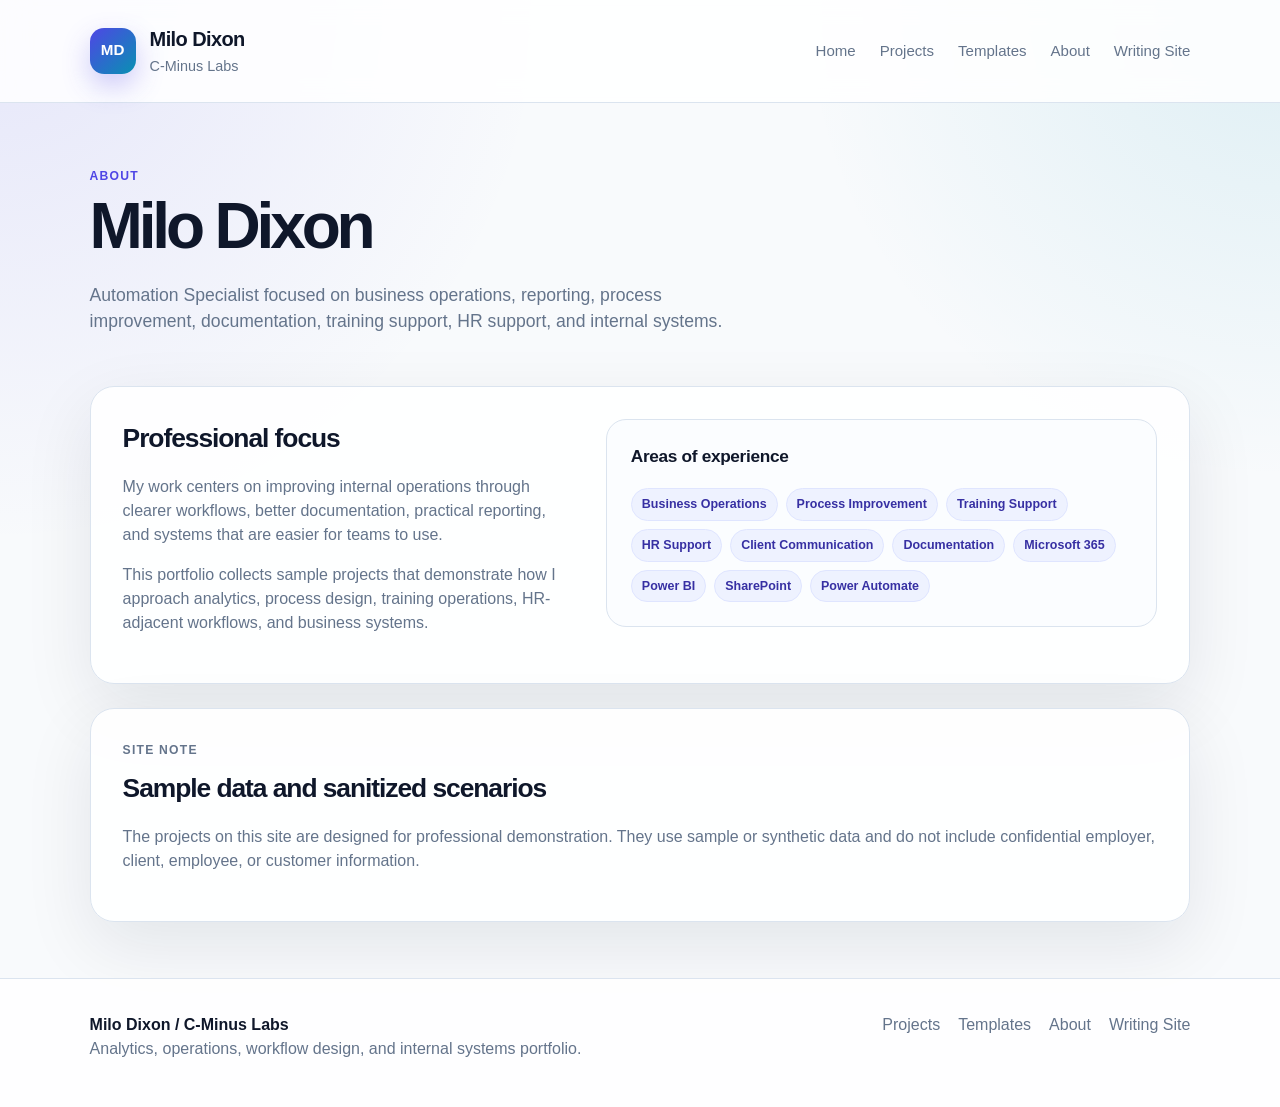
==== about.html @ 20f8b342 "Upgrade portfolio design and project pages" ====
<!DOCTYPE html>
<html lang="en">
<head>
  <meta charset="UTF-8" />
  <meta name="viewport" content="width=device-width, initial-scale=1.0" />
  <title>About | Milo Dixon / C-Minus Labs</title>
  <link rel="stylesheet" href="style.css" />
</head>
<body>
  <header class="site-header">
  <a class="brand" href="index.html">
    <div class="logo">MD</div>
    <div>
      <h1>Milo Dixon</h1>
      <p>C-Minus Labs</p>
    </div>
  </a>

  <nav>
    <a href="index.html">Home</a>
    <a href="projects.html">Projects</a>
    <a href="templates.html">Templates</a>
    <a href="about.html">About</a>
    <a href="https://milo-dixon.github.io/" target="_blank" rel="noopener">Writing Site</a>
  </nav>
</header>
  <main>

    <section class="page-hero">
      <p class="eyebrow">About</p>
      <h2>Milo Dixon</h2>
      <p>
        Automation Specialist focused on business operations, reporting, process improvement,
        documentation, training support, HR support, and internal systems.
      </p>
    </section>

    <section class="section split">
      <div>
        <h3>Professional focus</h3>
        <p>
          My work centers on improving internal operations through clearer workflows,
          better documentation, practical reporting, and systems that are easier for teams to use.
        </p>
        <p>
          This portfolio collects sample projects that demonstrate how I approach analytics,
          process design, training operations, HR-adjacent workflows, and business systems.
        </p>
      </div>

      <div class="callout">
        <h4>Areas of experience</h4>
        <div class="skill-list">
          <span>Business Operations</span>
          <span>Process Improvement</span>
          <span>Training Support</span>
          <span>HR Support</span>
          <span>Client Communication</span>
          <span>Documentation</span>
          <span>Microsoft 365</span>
          <span>Power BI</span>
          <span>SharePoint</span>
          <span>Power Automate</span>
        </div>
      </div>
    </section>

    <section class="section">
      <p class="eyebrow">Site Note</p>
      <h3>Sample data and sanitized scenarios</h3>
      <p>
        The projects on this site are designed for professional demonstration. They use sample
        or synthetic data and do not include confidential employer, client, employee, or customer
        information.
      </p>
    </section>

  </main>
  <footer class="site-footer">
  <div>
    <p class="footer-title">Milo Dixon / C-Minus Labs</p>
    <p>Analytics, operations, workflow design, and internal systems portfolio.</p>
  </div>
  <div class="footer-links">
    <a href="projects.html">Projects</a>
    <a href="templates.html">Templates</a>
    <a href="about.html">About</a>
    <a href="https://milo-dixon.github.io/" target="_blank" rel="noopener">Writing Site</a>
  </div>
</footer>
</body>
</html>
---- style.css ----
:root {
  --bg: #f8fafc;
  --panel: #ffffff;
  --panel-soft: #f1f5f9;
  --text: #0f172a;
  --muted: #64748b;
  --line: #dbe4ef;
  --accent: #4f46e5;
  --accent-dark: #3730a3;
  --teal: #0891b2;
  --green: #0f766e;
  --tag: #eef2ff;
  --shadow: 0 24px 70px rgba(15, 23, 42, 0.09);
}

* { box-sizing: border-box; }

body {
  margin: 0;
  font-family: Arial, Helvetica, sans-serif;
  color: var(--text);
  background:
    radial-gradient(circle at top left, rgba(79, 70, 229, 0.11), transparent 34rem),
    radial-gradient(circle at top right, rgba(8, 145, 178, 0.11), transparent 30rem),
    var(--bg);
  line-height: 1.5;
}

a { color: inherit; text-decoration: none; }

.site-header {
  display: flex;
  align-items: center;
  justify-content: space-between;
  padding: 24px 7vw;
  background: rgba(255,255,255,0.86);
  border-bottom: 1px solid var(--line);
  position: sticky;
  top: 0;
  z-index: 10;
  backdrop-filter: blur(14px);
}

.brand {
  display: flex;
  align-items: center;
  gap: 14px;
}

.logo {
  width: 46px;
  height: 46px;
  border-radius: 14px;
  display: grid;
  place-items: center;
  background: linear-gradient(135deg, var(--accent), var(--teal));
  color: white;
  font-weight: 800;
  font-size: 0.95rem;
  box-shadow: 0 12px 28px rgba(79, 70, 229, 0.28);
}

.brand h1 { margin: 0; font-size: 1.25rem; letter-spacing: -0.03em; }
.brand p { margin: 2px 0 0; color: var(--muted); font-size: 0.9rem; }

nav { display: flex; gap: 24px; color: var(--muted); font-size: 0.94rem; }
nav a:hover { color: var(--accent); }

main { padding: 0 7vw 56px; }

.hero {
  display: grid;
  grid-template-columns: 1.05fr 0.95fr;
  gap: 48px;
  align-items: center;
  padding: 72px 0 42px;
}

.eyebrow {
  margin: 0 0 10px;
  color: var(--accent);
  font-weight: 800;
  text-transform: uppercase;
  font-size: 0.76rem;
  letter-spacing: 0.1em;
}

.hero h2,
.page-hero h2 {
  margin: 0;
  max-width: 880px;
  font-size: clamp(2.45rem, 5vw, 4.85rem);
  line-height: 0.98;
  letter-spacing: -0.065em;
}

.hero-copy > p:not(.eyebrow),
.page-hero p:not(.eyebrow) {
  max-width: 680px;
  color: var(--muted);
  font-size: 1.1rem;
  margin: 24px 0 0;
}

.hero-actions { display: flex; gap: 14px; margin-top: 32px; }

.button {
  display: inline-flex;
  align-items: center;
  justify-content: center;
  min-height: 46px;
  padding: 0 20px;
  border-radius: 12px;
  font-weight: 800;
  border: 1px solid var(--line);
}

.primary { background: var(--accent); color: white; border-color: var(--accent); }
.primary:hover { background: var(--accent-dark); }
.secondary { background: white; }

.tool-strip {
  margin-top: 28px;
  display: flex;
  flex-wrap: wrap;
  gap: 9px;
}

.tool-strip span,
.tags span,
.skill-list span,
.status-chip {
  background: var(--tag);
  color: var(--accent-dark);
  border: 1px solid #dfe5ff;
  border-radius: 999px;
  padding: 6px 10px;
  font-size: 0.78rem;
  font-weight: 800;
}

.status-chip {
  background: #ecfeff;
  border-color: #c6f6fb;
  color: #155e75;
}

.dashboard-card,
.section {
  background: rgba(255,255,255,0.92);
  border: 1px solid var(--line);
  border-radius: 24px;
  box-shadow: var(--shadow);
}

.dashboard-card { padding: 24px; }

.dashboard-header,
.chart-title,
.card-top {
  display: flex;
  justify-content: space-between;
  align-items: center;
  gap: 12px;
}

.dashboard-header {
  color: var(--muted);
  font-size: 0.9rem;
  margin-bottom: 18px;
}

.metrics {
  display: grid;
  grid-template-columns: repeat(3, 1fr);
  gap: 14px;
}

.metrics div {
  border: 1px solid var(--line);
  border-radius: 16px;
  padding: 16px;
  background: #fbfdff;
}

.metrics p { margin: 0; color: var(--muted); font-size: 0.82rem; }
.metrics strong { display: block; margin: 8px 0 3px; font-size: 1.85rem; letter-spacing: -0.04em; }
.metrics span { color: var(--muted); font-size: 0.78rem; }

.chart-panel {
  margin-top: 20px;
  border: 1px solid var(--line);
  border-radius: 18px;
  padding: 18px;
  background: #fbfdff;
}

.chart-title { color: var(--muted); font-size: 0.84rem; margin-bottom: 14px; }

.chart-placeholder {
  height: 184px;
  padding: 20px;
  border-radius: 14px;
  display: flex;
  align-items: end;
  gap: 16px;
  background:
    linear-gradient(to top, rgba(219,228,239,0.75) 1px, transparent 1px);
  background-size: 100% 38px;
}

.bar {
  flex: 1;
  border-radius: 9px 9px 0 0;
  background: linear-gradient(180deg, var(--accent), var(--teal));
  opacity: 0.9;
}
.bar-one { height: 42%; } .bar-two { height: 68%; } .bar-three { height: 55%; }
.bar-four { height: 82%; } .bar-five { height: 74%; } .bar-six { height: 61%; }

.section {
  padding: 32px;
  margin-top: 24px;
}

.section-heading { margin-bottom: 22px; }
.section h3 { margin: 0; font-size: 1.65rem; letter-spacing: -0.04em; }

.page-hero {
  padding: 64px 0 28px;
  max-width: 920px;
}

.card-grid,
.area-grid,
.template-list {
  display: grid;
  grid-template-columns: repeat(3, 1fr);
  gap: 18px;
}

.area-grid {
  grid-template-columns: repeat(5, 1fr);
}

.card,
.area-card,
.template-list div,
.callout {
  border: 1px solid var(--line);
  border-radius: 20px;
  background: #fbfdff;
}

.card,
.area-card,
.template-list div {
  padding: 22px;
  transition: transform 150ms ease, box-shadow 150ms ease, border-color 150ms ease;
}

.card:hover,
.area-card:hover,
.template-list div:hover {
  transform: translateY(-3px);
  border-color: #c7d2fe;
  box-shadow: 0 16px 35px rgba(15, 23, 42, 0.08);
}

.icon {
  width: 42px;
  height: 42px;
  border-radius: 13px;
  display: grid;
  place-items: center;
  margin-bottom: 14px;
  background: linear-gradient(135deg, #eef2ff, #ecfeff);
  border: 1px solid #dfe5ff;
  color: var(--accent-dark);
  font-weight: 900;
  font-size: 0.82rem;
}

.card-top .icon { margin-bottom: 0; }

.card-label {
  color: var(--accent);
  font-weight: 800;
  font-size: 0.78rem;
  margin: 18px 0 10px;
  text-transform: uppercase;
  letter-spacing: 0.06em;
}

.card h4,
.area-card h4,
.template-list h4,
.callout h4 {
  margin: 0 0 8px;
  font-size: 1.08rem;
  letter-spacing: -0.02em;
}

.card p,
.area-card p,
.template-list p,
.callout p,
.section p,
.case-sections p {
  color: var(--muted);
}

.tags,
.skill-list {
  display: flex;
  flex-wrap: wrap;
  gap: 8px;
  margin-top: 18px;
}

.card-link {
  display: inline-block;
  margin-top: 18px;
  color: var(--accent);
  font-weight: 800;
}

.split {
  display: grid;
  grid-template-columns: 0.9fr 1.1fr;
  gap: 32px;
  align-items: start;
}

.callout {
  padding: 24px;
}

.steps {
  display: grid;
  gap: 12px;
}

.steps div {
  display: grid;
  grid-template-columns: 54px 1fr;
  gap: 12px;
  align-items: start;
  padding: 14px;
  border: 1px solid var(--line);
  border-radius: 16px;
  background: #fbfdff;
}

.steps span {
  color: var(--accent);
  font-weight: 900;
}

.steps p {
  margin: 0;
  color: var(--muted);
}

.case-grid {
  display: grid;
  grid-template-columns: 1fr 0.8fr;
  gap: 28px;
}

.case-sections {
  display: grid;
  grid-template-columns: repeat(2, 1fr);
  gap: 18px;
}

.case-sections div {
  border: 1px solid var(--line);
  border-radius: 18px;
  padding: 20px;
  background: #fbfdff;
}

.case-sections h4 { margin: 0 0 8px; }

.site-footer {
  display: flex;
  justify-content: space-between;
  gap: 24px;
  padding: 34px 7vw 46px;
  color: var(--muted);
  border-top: 1px solid var(--line);
  background: rgba(255,255,255,0.9);
}

.site-footer p { margin: 0; }
.footer-title { color: var(--text); font-weight: 900; }
.footer-links { display: flex; flex-wrap: wrap; gap: 18px; }
.footer-links a:hover { color: var(--accent); }

@media (max-width: 1100px) {
  .area-grid { grid-template-columns: repeat(2, 1fr); }
}

@media (max-width: 900px) {
  .site-header,
  .site-footer {
    flex-direction: column;
    align-items: flex-start;
  }

  nav { flex-wrap: wrap; }

  .hero,
  .split,
  .card-grid,
  .template-list,
  .case-grid,
  .case-sections {
    grid-template-columns: 1fr;
  }

  .area-grid { grid-template-columns: 1fr; }
  .metrics { grid-template-columns: 1fr; }
}
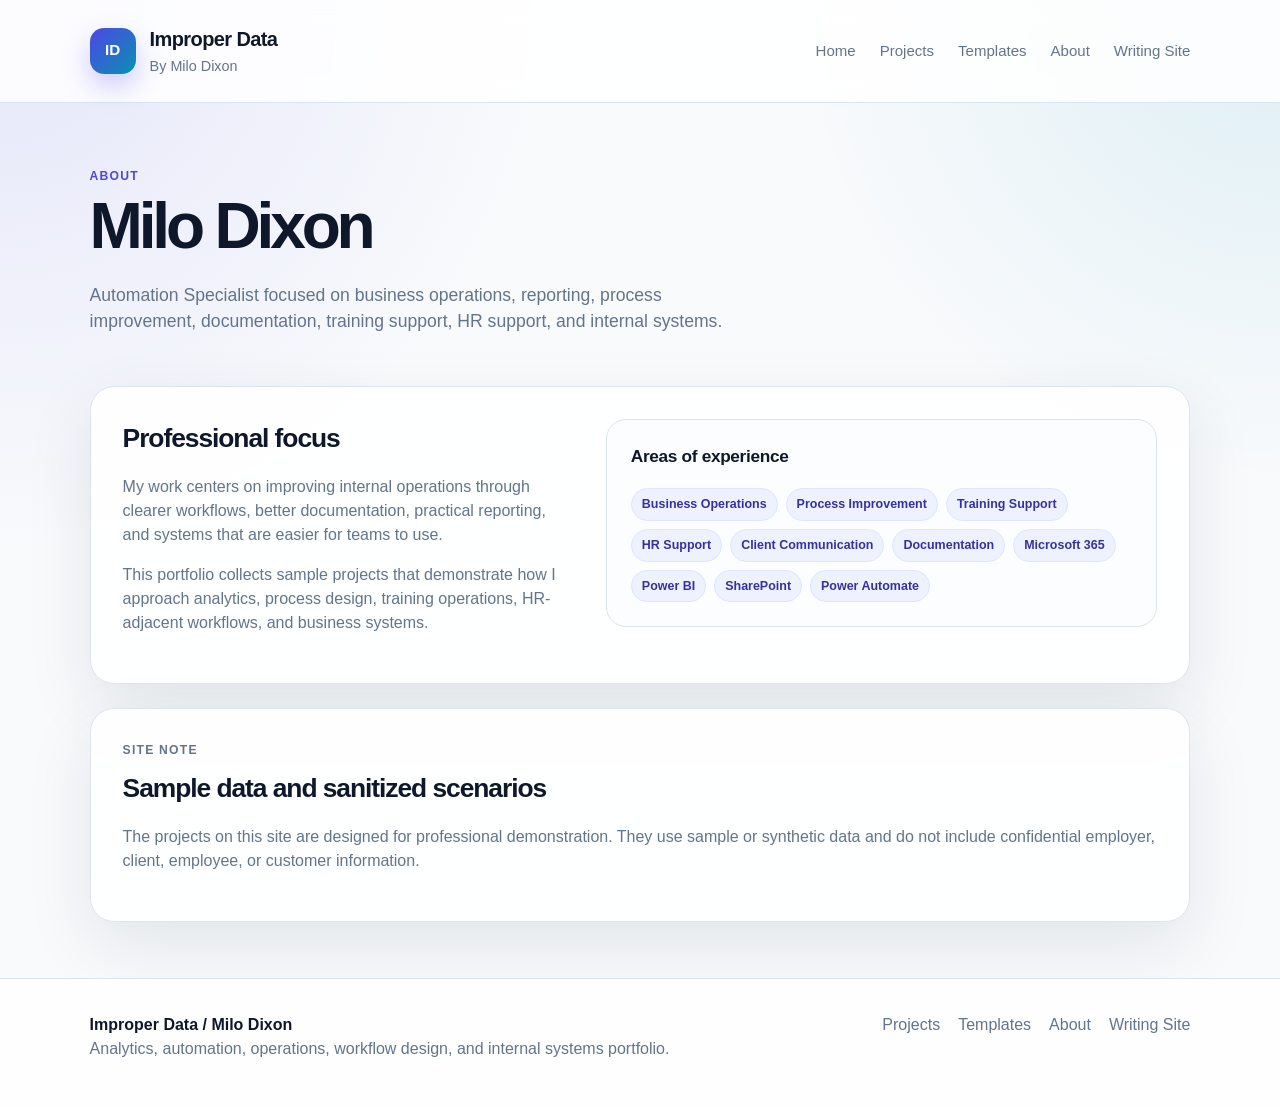
==== commit d80caf9d: "rename portfolio to Improper Data" ====
--- a/about.html
+++ b/about.html
@@ -3,16 +3,25 @@
 <head>
   <meta charset="UTF-8" />
   <meta name="viewport" content="width=device-width, initial-scale=1.0" />
-  <title>About | Milo Dixon / C-Minus Labs</title>
+  <title>About | Improper Data</title>
+  <meta name="description" content="Learn about Milo Dixon and the analytics, automation, operations, workflow design, documentation, and internal systems work featured on Improper Data." />
+  <link rel="canonical" href="https://milo-dixon.github.io/cminus-labs/about.html" />
+  <meta property="og:type" content="website" />
+  <meta property="og:title" content="About | Improper Data" />
+  <meta property="og:description" content="Learn about Milo Dixon and the analytics, automation, operations, workflow design, documentation, and internal systems work featured on Improper Data." />
+  <meta property="og:url" content="https://milo-dixon.github.io/cminus-labs/about.html" />
+  <meta name="twitter:card" content="summary" />
+  <meta name="twitter:title" content="About | Improper Data" />
+  <meta name="twitter:description" content="Learn about Milo Dixon and the analytics, automation, operations, workflow design, documentation, and internal systems work featured on Improper Data." />
   <link rel="stylesheet" href="style.css" />
 </head>
 <body>
   <header class="site-header">
   <a class="brand" href="index.html">
-    <div class="logo">MD</div>
+    <div class="logo">ID</div>
     <div>
-      <h1>Milo Dixon</h1>
-      <p>C-Minus Labs</p>
+      <h1>Improper Data</h1>
+      <p>By Milo Dixon</p>
     </div>
   </a>
 
@@ -78,8 +87,8 @@
   </main>
   <footer class="site-footer">
   <div>
-    <p class="footer-title">Milo Dixon / C-Minus Labs</p>
-    <p>Analytics, operations, workflow design, and internal systems portfolio.</p>
+    <p class="footer-title">Improper Data / Milo Dixon</p>
+    <p>Analytics, automation, operations, workflow design, and internal systems portfolio.</p>
   </div>
   <div class="footer-links">
     <a href="projects.html">Projects</a>
